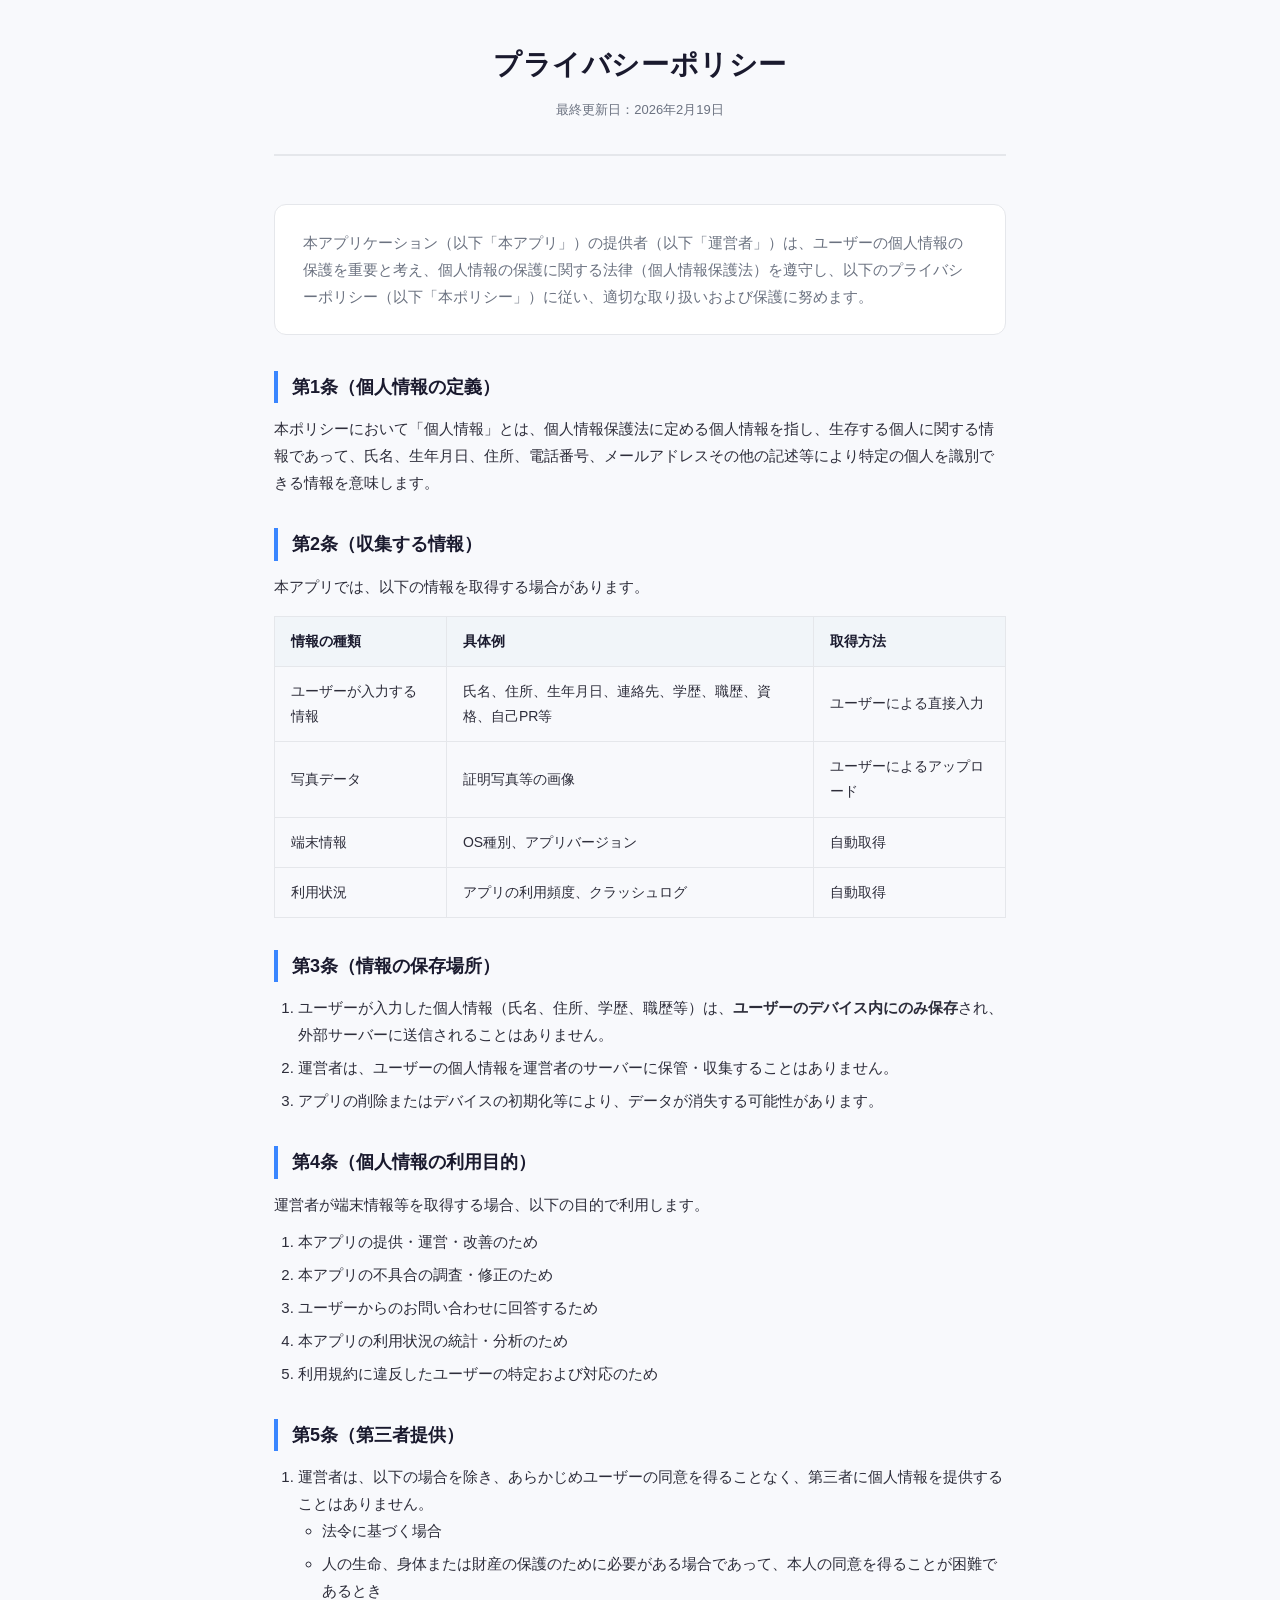
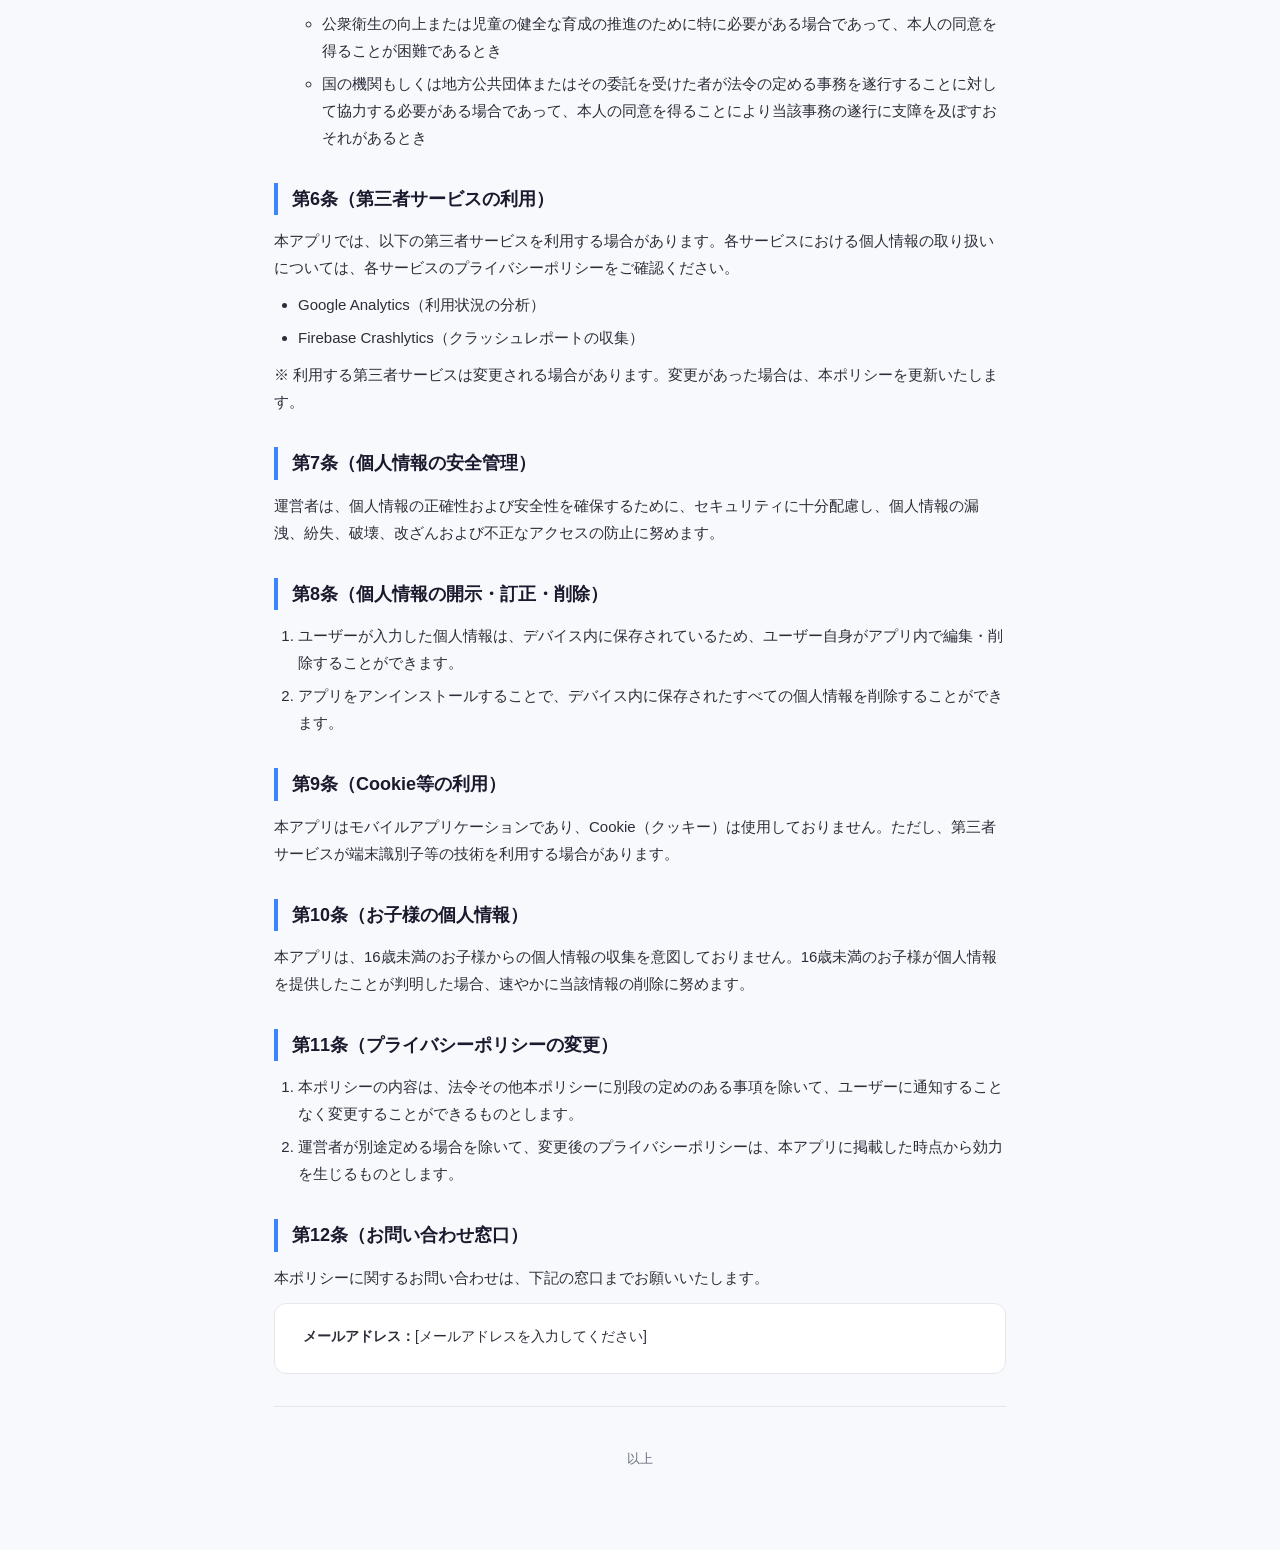
==== privacy-policy/index.html @ d6c2a33e "ファイルパスの変更" ====
<!DOCTYPE html>
<html lang="ja">

<head>
    <meta charset="UTF-8">
    <meta name="viewport" content="width=device-width, initial-scale=1.0">
    <title>プライバシーポリシー</title>
    <style>
        :root {
            --primary: #1a1a2e;
            --accent: #3a86ff;
            --bg: #f8f9fc;
            --card-bg: #ffffff;
            --text: #2d2d3a;
            --text-muted: #6b7280;
            --border: #e5e7eb;
        }

        * {
            margin: 0;
            padding: 0;
            box-sizing: border-box;
        }

        body {
            font-family: -apple-system, BlinkMacSystemFont, 'Hiragino Kaku Gothic ProN', 'Hiragino Sans', Meiryo, sans-serif;
            background-color: var(--bg);
            color: var(--text);
            line-height: 1.8;
            -webkit-font-smoothing: antialiased;
        }

        .container {
            max-width: 780px;
            margin: 0 auto;
            padding: 40px 24px 80px;
        }

        header {
            text-align: center;
            margin-bottom: 48px;
            padding-bottom: 32px;
            border-bottom: 2px solid var(--border);
        }

        header h1 {
            font-size: 28px;
            font-weight: 700;
            color: var(--primary);
            letter-spacing: 0.02em;
        }

        header .updated {
            font-size: 13px;
            color: var(--text-muted);
            margin-top: 8px;
        }

        .intro {
            background: var(--card-bg);
            border: 1px solid var(--border);
            border-radius: 12px;
            padding: 24px 28px;
            margin-bottom: 36px;
            font-size: 15px;
            color: var(--text-muted);
        }

        section {
            margin-bottom: 32px;
        }

        section h2 {
            font-size: 18px;
            font-weight: 700;
            color: var(--primary);
            margin-bottom: 12px;
            padding-left: 14px;
            border-left: 4px solid var(--accent);
        }

        section p,
        section li {
            font-size: 15px;
            color: var(--text);
        }

        section p {
            margin-bottom: 10px;
        }

        section ol,
        section ul {
            padding-left: 24px;
            margin-bottom: 10px;
        }

        section li {
            margin-bottom: 6px;
        }

        table {
            width: 100%;
            border-collapse: collapse;
            margin: 16px 0;
            font-size: 14px;
        }

        table th,
        table td {
            border: 1px solid var(--border);
            padding: 12px 16px;
            text-align: left;
        }

        table th {
            background: #f1f5f9;
            font-weight: 600;
            color: var(--primary);
            white-space: nowrap;
        }

        table td {
            color: var(--text);
        }

        footer {
            text-align: center;
            padding-top: 40px;
            border-top: 1px solid var(--border);
            font-size: 13px;
            color: var(--text-muted);
        }

        .contact-box {
            background: var(--card-bg);
            border: 1px solid var(--border);
            border-radius: 12px;
            padding: 20px 28px;
            margin-top: 12px;
        }

        .contact-box p {
            margin-bottom: 4px;
            font-size: 14px;
        }
    </style>
</head>

<body>
    <div class="container">
        <header>
            <h1>プライバシーポリシー</h1>
            <p class="updated">最終更新日：2026年2月19日</p>
        </header>

        <div class="intro">
            本アプリケーション（以下「本アプリ」）の提供者（以下「運営者」）は、ユーザーの個人情報の保護を重要と考え、個人情報の保護に関する法律（個人情報保護法）を遵守し、以下のプライバシーポリシー（以下「本ポリシー」）に従い、適切な取り扱いおよび保護に努めます。
        </div>

        <section>
            <h2>第1条（個人情報の定義）</h2>
            <p>本ポリシーにおいて「個人情報」とは、個人情報保護法に定める個人情報を指し、生存する個人に関する情報であって、氏名、生年月日、住所、電話番号、メールアドレスその他の記述等により特定の個人を識別できる情報を意味します。
            </p>
        </section>

        <section>
            <h2>第2条（収集する情報）</h2>
            <p>本アプリでは、以下の情報を取得する場合があります。</p>
            <table>
                <thead>
                    <tr>
                        <th>情報の種類</th>
                        <th>具体例</th>
                        <th>取得方法</th>
                    </tr>
                </thead>
                <tbody>
                    <tr>
                        <td>ユーザーが入力する情報</td>
                        <td>氏名、住所、生年月日、連絡先、学歴、職歴、資格、自己PR等</td>
                        <td>ユーザーによる直接入力</td>
                    </tr>
                    <tr>
                        <td>写真データ</td>
                        <td>証明写真等の画像</td>
                        <td>ユーザーによるアップロード</td>
                    </tr>
                    <tr>
                        <td>端末情報</td>
                        <td>OS種別、アプリバージョン</td>
                        <td>自動取得</td>
                    </tr>
                    <tr>
                        <td>利用状況</td>
                        <td>アプリの利用頻度、クラッシュログ</td>
                        <td>自動取得</td>
                    </tr>
                </tbody>
            </table>
        </section>

        <section>
            <h2>第3条（情報の保存場所）</h2>
            <ol>
                <li>ユーザーが入力した個人情報（氏名、住所、学歴、職歴等）は、<strong>ユーザーのデバイス内にのみ保存</strong>され、外部サーバーに送信されることはありません。</li>
                <li>運営者は、ユーザーの個人情報を運営者のサーバーに保管・収集することはありません。</li>
                <li>アプリの削除またはデバイスの初期化等により、データが消失する可能性があります。</li>
            </ol>
        </section>

        <section>
            <h2>第4条（個人情報の利用目的）</h2>
            <p>運営者が端末情報等を取得する場合、以下の目的で利用します。</p>
            <ol>
                <li>本アプリの提供・運営・改善のため</li>
                <li>本アプリの不具合の調査・修正のため</li>
                <li>ユーザーからのお問い合わせに回答するため</li>
                <li>本アプリの利用状況の統計・分析のため</li>
                <li>利用規約に違反したユーザーの特定および対応のため</li>
            </ol>
        </section>

        <section>
            <h2>第5条（第三者提供）</h2>
            <ol>
                <li>運営者は、以下の場合を除き、あらかじめユーザーの同意を得ることなく、第三者に個人情報を提供することはありません。
                    <ul>
                        <li>法令に基づく場合</li>
                        <li>人の生命、身体または財産の保護のために必要がある場合であって、本人の同意を得ることが困難であるとき</li>
                        <li>公衆衛生の向上または児童の健全な育成の推進のために特に必要がある場合であって、本人の同意を得ることが困難であるとき</li>
                        <li>国の機関もしくは地方公共団体またはその委託を受けた者が法令の定める事務を遂行することに対して協力する必要がある場合であって、本人の同意を得ることにより当該事務の遂行に支障を及ぼすおそれがあるとき
                        </li>
                    </ul>
                </li>
            </ol>
        </section>

        <section>
            <h2>第6条（第三者サービスの利用）</h2>
            <p>本アプリでは、以下の第三者サービスを利用する場合があります。各サービスにおける個人情報の取り扱いについては、各サービスのプライバシーポリシーをご確認ください。</p>
            <ul>
                <li>Google Analytics（利用状況の分析）</li>
                <li>Firebase Crashlytics（クラッシュレポートの収集）</li>
            </ul>
            <p>※ 利用する第三者サービスは変更される場合があります。変更があった場合は、本ポリシーを更新いたします。</p>
        </section>

        <section>
            <h2>第7条（個人情報の安全管理）</h2>
            <p>運営者は、個人情報の正確性および安全性を確保するために、セキュリティに十分配慮し、個人情報の漏洩、紛失、破壊、改ざんおよび不正なアクセスの防止に努めます。</p>
        </section>

        <section>
            <h2>第8条（個人情報の開示・訂正・削除）</h2>
            <ol>
                <li>ユーザーが入力した個人情報は、デバイス内に保存されているため、ユーザー自身がアプリ内で編集・削除することができます。</li>
                <li>アプリをアンインストールすることで、デバイス内に保存されたすべての個人情報を削除することができます。</li>
            </ol>
        </section>

        <section>
            <h2>第9条（Cookie等の利用）</h2>
            <p>本アプリはモバイルアプリケーションであり、Cookie（クッキー）は使用しておりません。ただし、第三者サービスが端末識別子等の技術を利用する場合があります。</p>
        </section>

        <section>
            <h2>第10条（お子様の個人情報）</h2>
            <p>本アプリは、16歳未満のお子様からの個人情報の収集を意図しておりません。16歳未満のお子様が個人情報を提供したことが判明した場合、速やかに当該情報の削除に努めます。</p>
        </section>

        <section>
            <h2>第11条（プライバシーポリシーの変更）</h2>
            <ol>
                <li>本ポリシーの内容は、法令その他本ポリシーに別段の定めのある事項を除いて、ユーザーに通知することなく変更することができるものとします。</li>
                <li>運営者が別途定める場合を除いて、変更後のプライバシーポリシーは、本アプリに掲載した時点から効力を生じるものとします。</li>
            </ol>
        </section>

        <section>
            <h2>第12条（お問い合わせ窓口）</h2>
            <p>本ポリシーに関するお問い合わせは、下記の窓口までお願いいたします。</p>
            <div class="contact-box">
                <p><strong>メールアドレス：</strong>[メールアドレスを入力してください]</p>
            </div>
        </section>

        <footer>
            <p>以上</p>
        </footer>
    </div>
</body>

</html>
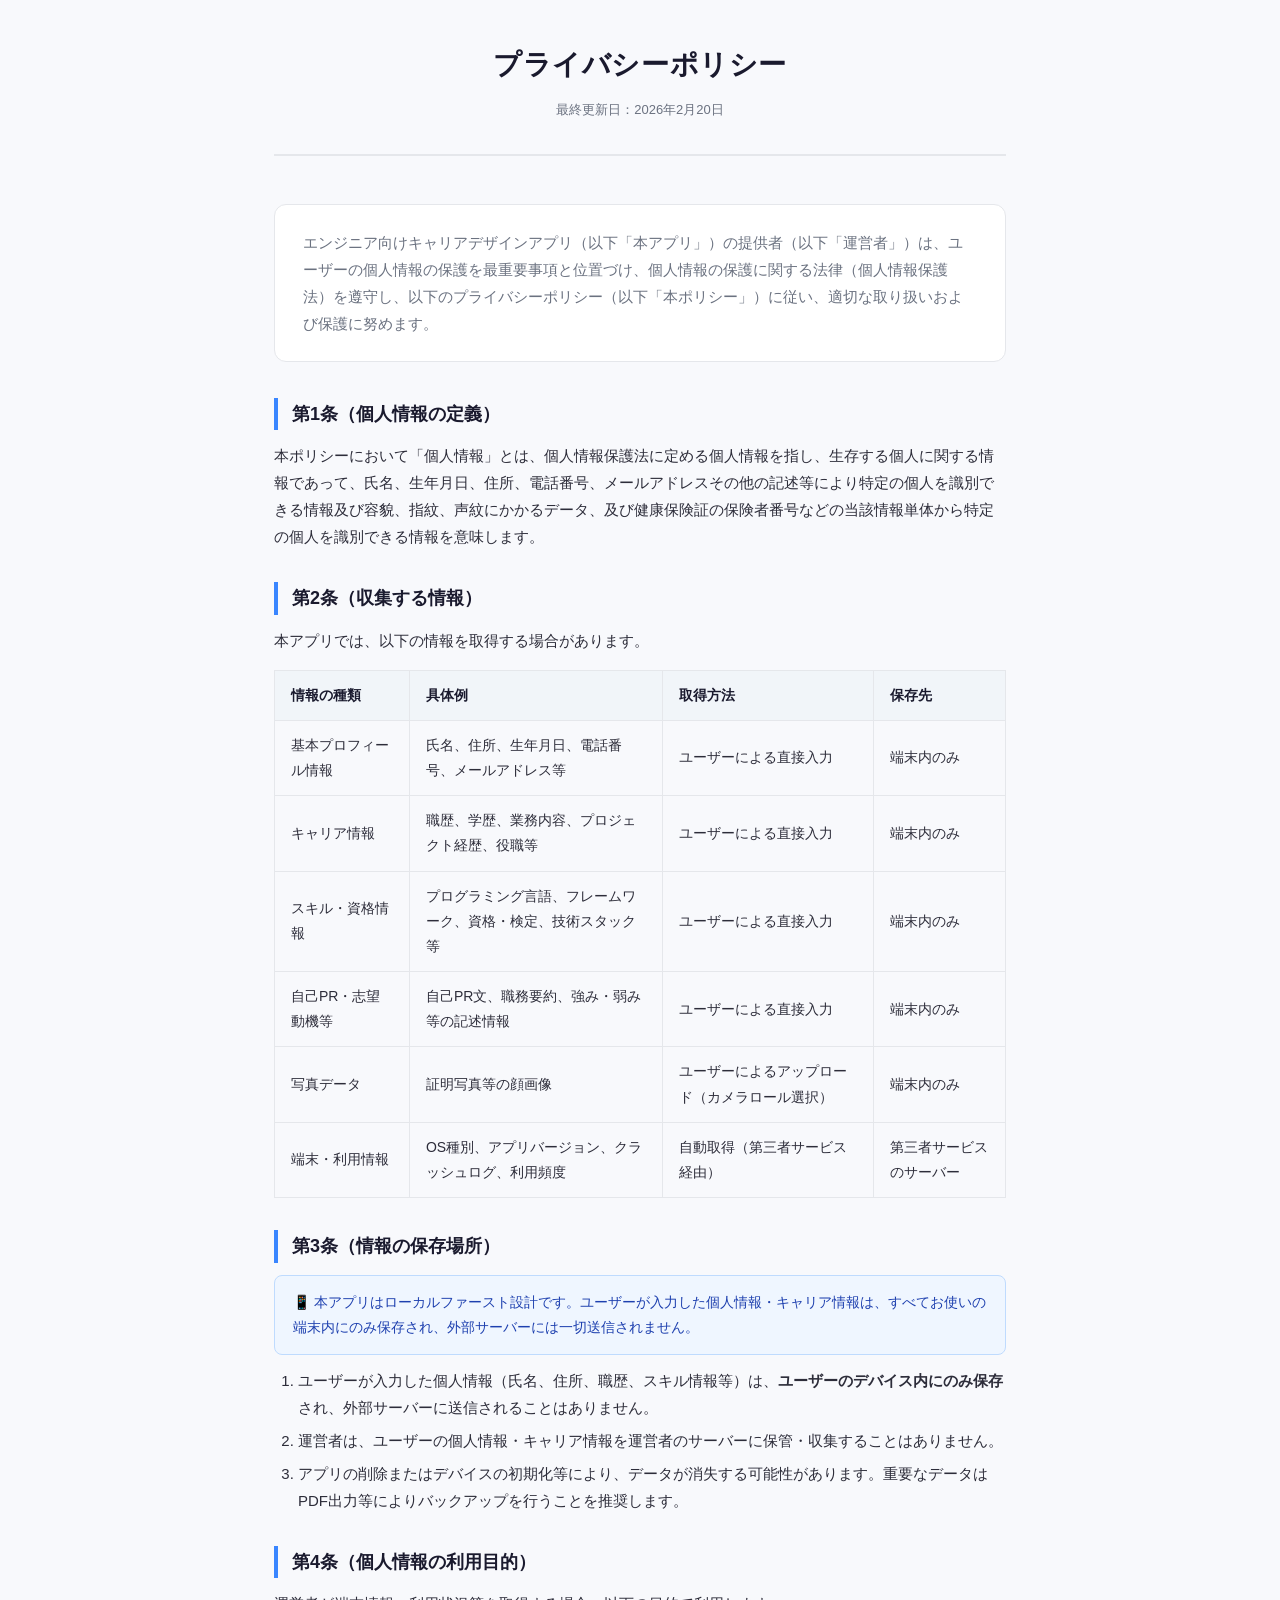
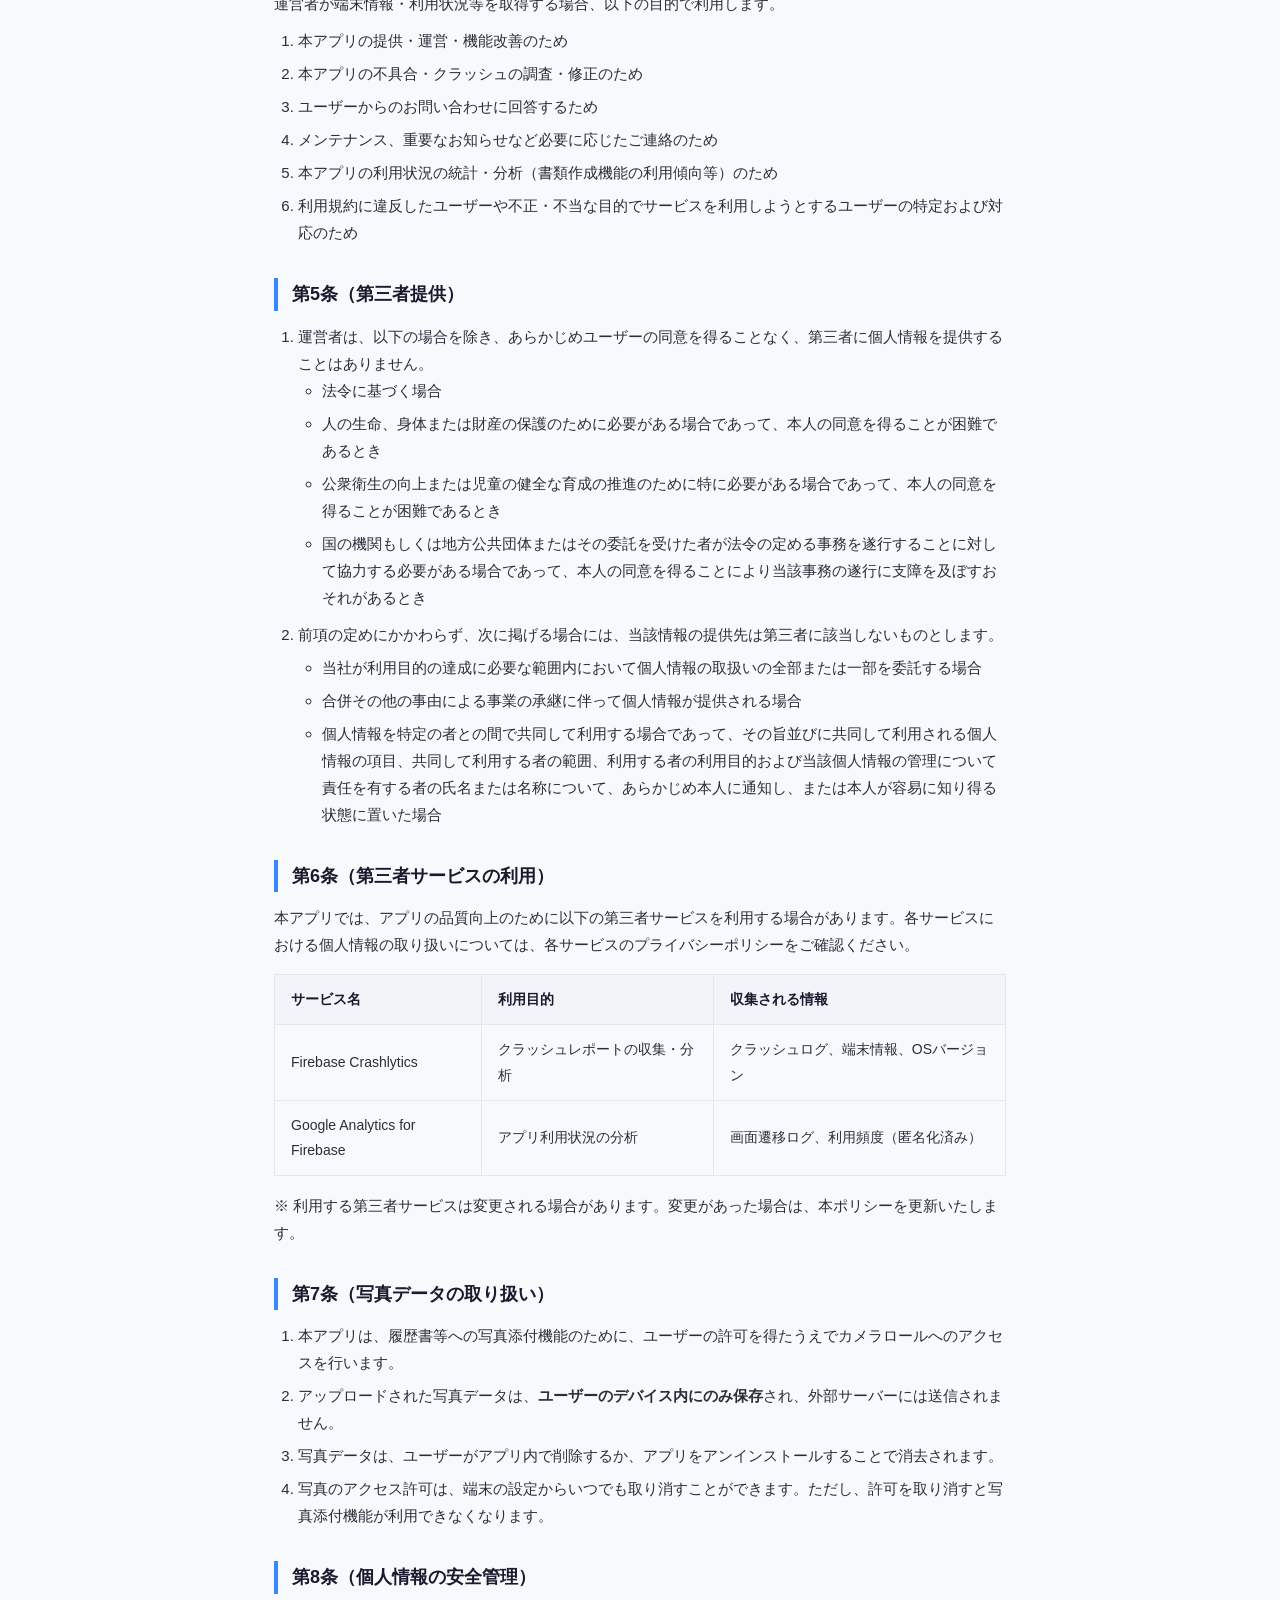
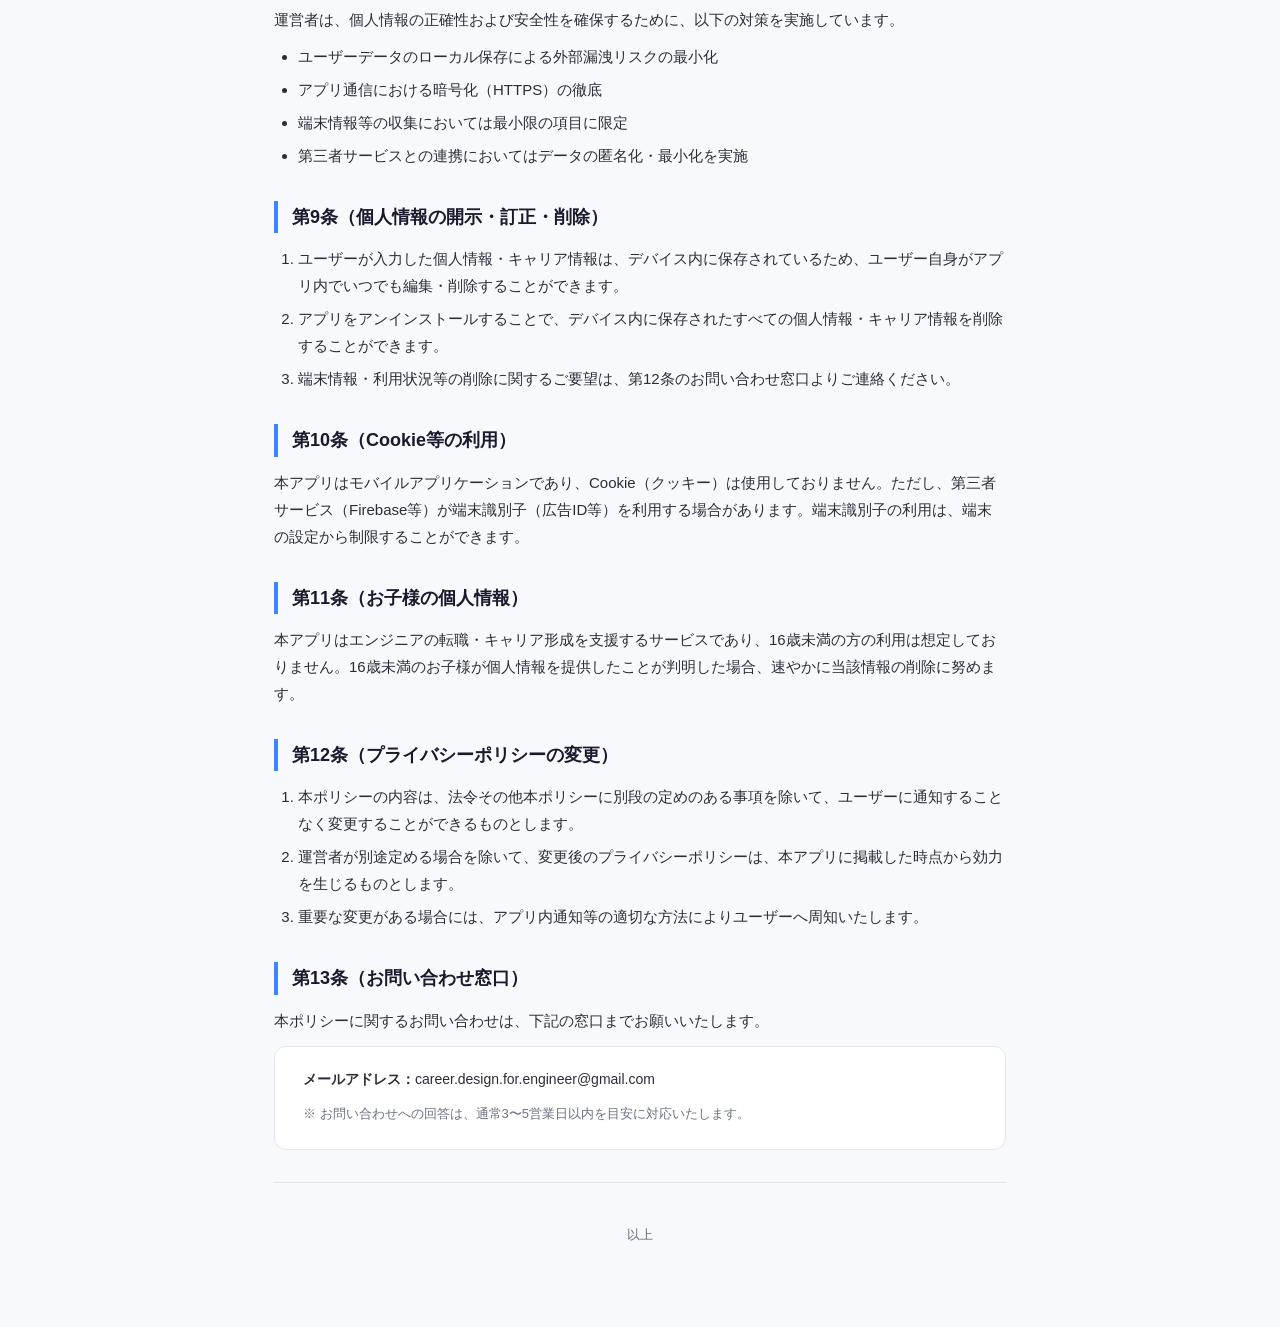
==== commit b2ac67d4: "プライバシーポリシーの修正" ====
--- a/privacy-policy/index.html
+++ b/privacy-policy/index.html
@@ -144,6 +144,16 @@
             margin-bottom: 4px;
             font-size: 14px;
         }
+
+        .highlight-box {
+            background: #eff6ff;
+            border: 1px solid #bfdbfe;
+            border-radius: 8px;
+            padding: 14px 18px;
+            margin: 12px 0;
+            font-size: 14px;
+            color: #1e40af;
+        }
     </style>
 </head>
 
@@ -151,16 +161,16 @@
     <div class="container">
         <header>
             <h1>プライバシーポリシー</h1>
-            <p class="updated">最終更新日：2026年2月19日</p>
+            <p class="updated">最終更新日：2026年2月20日</p>
         </header>
 
         <div class="intro">
-            本アプリケーション（以下「本アプリ」）の提供者（以下「運営者」）は、ユーザーの個人情報の保護を重要と考え、個人情報の保護に関する法律（個人情報保護法）を遵守し、以下のプライバシーポリシー（以下「本ポリシー」）に従い、適切な取り扱いおよび保護に努めます。
+            エンジニア向けキャリアデザインアプリ（以下「本アプリ」）の提供者（以下「運営者」）は、ユーザーの個人情報の保護を最重要事項と位置づけ、個人情報の保護に関する法律（個人情報保護法）を遵守し、以下のプライバシーポリシー（以下「本ポリシー」）に従い、適切な取り扱いおよび保護に努めます。
         </div>
 
         <section>
             <h2>第1条（個人情報の定義）</h2>
-            <p>本ポリシーにおいて「個人情報」とは、個人情報保護法に定める個人情報を指し、生存する個人に関する情報であって、氏名、生年月日、住所、電話番号、メールアドレスその他の記述等により特定の個人を識別できる情報を意味します。
+            <p>本ポリシーにおいて「個人情報」とは、個人情報保護法に定める個人情報を指し、生存する個人に関する情報であって、氏名、生年月日、住所、電話番号、メールアドレスその他の記述等により特定の個人を識別できる情報及び容貌、指紋、声紋にかかるデータ、及び健康保険証の保険者番号などの当該情報単体から特定の個人を識別できる情報を意味します。
             </p>
         </section>
 
@@ -173,28 +183,45 @@
                         <th>情報の種類</th>
                         <th>具体例</th>
                         <th>取得方法</th>
+                        <th>保存先</th>
                     </tr>
                 </thead>
                 <tbody>
                     <tr>
-                        <td>ユーザーが入力する情報</td>
-                        <td>氏名、住所、生年月日、連絡先、学歴、職歴、資格、自己PR等</td>
+                        <td>基本プロフィール情報</td>
+                        <td>氏名、住所、生年月日、電話番号、メールアドレス等</td>
                         <td>ユーザーによる直接入力</td>
+                        <td>端末内のみ</td>
+                    </tr>
+                    <tr>
+                        <td>キャリア情報</td>
+                        <td>職歴、学歴、業務内容、プロジェクト経歴、役職等</td>
+                        <td>ユーザーによる直接入力</td>
+                        <td>端末内のみ</td>
+                    </tr>
+                    <tr>
+                        <td>スキル・資格情報</td>
+                        <td>プログラミング言語、フレームワーク、資格・検定、技術スタック等</td>
+                        <td>ユーザーによる直接入力</td>
+                        <td>端末内のみ</td>
+                    </tr>
+                    <tr>
+                        <td>自己PR・志望動機等</td>
+                        <td>自己PR文、職務要約、強み・弱み等の記述情報</td>
+                        <td>ユーザーによる直接入力</td>
+                        <td>端末内のみ</td>
                     </tr>
                     <tr>
                         <td>写真データ</td>
-                        <td>証明写真等の画像</td>
-                        <td>ユーザーによるアップロード</td>
-                    </tr>
-                    <tr>
-                        <td>端末情報</td>
-                        <td>OS種別、アプリバージョン</td>
-                        <td>自動取得</td>
-                    </tr>
-                    <tr>
-                        <td>利用状況</td>
-                        <td>アプリの利用頻度、クラッシュログ</td>
-                        <td>自動取得</td>
+                        <td>証明写真等の顔画像</td>
+                        <td>ユーザーによるアップロード（カメラロール選択）</td>
+                        <td>端末内のみ</td>
+                    </tr>
+                    <tr>
+                        <td>端末・利用情報</td>
+                        <td>OS種別、アプリバージョン、クラッシュログ、利用頻度</td>
+                        <td>自動取得（第三者サービス経由）</td>
+                        <td>第三者サービスのサーバー</td>
                     </tr>
                 </tbody>
             </table>
@@ -202,22 +229,26 @@
 
         <section>
             <h2>第3条（情報の保存場所）</h2>
-            <ol>
-                <li>ユーザーが入力した個人情報（氏名、住所、学歴、職歴等）は、<strong>ユーザーのデバイス内にのみ保存</strong>され、外部サーバーに送信されることはありません。</li>
-                <li>運営者は、ユーザーの個人情報を運営者のサーバーに保管・収集することはありません。</li>
-                <li>アプリの削除またはデバイスの初期化等により、データが消失する可能性があります。</li>
+            <div class="highlight-box">
+                📱 本アプリはローカルファースト設計です。ユーザーが入力した個人情報・キャリア情報は、すべてお使いの端末内にのみ保存され、外部サーバーには一切送信されません。
+            </div>
+            <ol>
+                <li>ユーザーが入力した個人情報（氏名、住所、職歴、スキル情報等）は、<strong>ユーザーのデバイス内にのみ保存</strong>され、外部サーバーに送信されることはありません。</li>
+                <li>運営者は、ユーザーの個人情報・キャリア情報を運営者のサーバーに保管・収集することはありません。</li>
+                <li>アプリの削除またはデバイスの初期化等により、データが消失する可能性があります。重要なデータはPDF出力等によりバックアップを行うことを推奨します。</li>
             </ol>
         </section>
 
         <section>
             <h2>第4条（個人情報の利用目的）</h2>
-            <p>運営者が端末情報等を取得する場合、以下の目的で利用します。</p>
-            <ol>
-                <li>本アプリの提供・運営・改善のため</li>
-                <li>本アプリの不具合の調査・修正のため</li>
+            <p>運営者が端末情報・利用状況等を取得する場合、以下の目的で利用します。</p>
+            <ol>
+                <li>本アプリの提供・運営・機能改善のため</li>
+                <li>本アプリの不具合・クラッシュの調査・修正のため</li>
                 <li>ユーザーからのお問い合わせに回答するため</li>
-                <li>本アプリの利用状況の統計・分析のため</li>
-                <li>利用規約に違反したユーザーの特定および対応のため</li>
+                <li>メンテナンス、重要なお知らせなど必要に応じたご連絡のため</li>
+                <li>本アプリの利用状況の統計・分析（書類作成機能の利用傾向等）のため</li>
+                <li>利用規約に違反したユーザーや不正・不当な目的でサービスを利用しようとするユーザーの特定および対応のため</li>
             </ol>
         </section>
 
@@ -233,55 +264,99 @@
                         </li>
                     </ul>
                 </li>
+                <li>前項の定めにかかわらず、次に掲げる場合には、当該情報の提供先は第三者に該当しないものとします。</li>
+                <ul>
+                    <li>当社が利用目的の達成に必要な範囲内において個人情報の取扱いの全部または一部を委託する場合</li>
+                    <li>合併その他の事由による事業の承継に伴って個人情報が提供される場合</li>
+                    <li>個人情報を特定の者との間で共同して利用する場合であって、その旨並びに共同して利用される個人情報の項目、共同して利用する者の範囲、利用する者の利用目的および当該個人情報の管理について責任を有する者の氏名または名称について、あらかじめ本人に通知し、または本人が容易に知り得る状態に置いた場合
+                    </li>
+                </ul>
             </ol>
         </section>
 
         <section>
             <h2>第6条（第三者サービスの利用）</h2>
-            <p>本アプリでは、以下の第三者サービスを利用する場合があります。各サービスにおける個人情報の取り扱いについては、各サービスのプライバシーポリシーをご確認ください。</p>
+            <p>本アプリでは、アプリの品質向上のために以下の第三者サービスを利用する場合があります。各サービスにおける個人情報の取り扱いについては、各サービスのプライバシーポリシーをご確認ください。</p>
+            <table>
+                <thead>
+                    <tr>
+                        <th>サービス名</th>
+                        <th>利用目的</th>
+                        <th>収集される情報</th>
+                    </tr>
+                </thead>
+                <tbody>
+                    <tr>
+                        <td>Firebase Crashlytics</td>
+                        <td>クラッシュレポートの収集・分析</td>
+                        <td>クラッシュログ、端末情報、OSバージョン</td>
+                    </tr>
+                    <tr>
+                        <td>Google Analytics for Firebase</td>
+                        <td>アプリ利用状況の分析</td>
+                        <td>画面遷移ログ、利用頻度（匿名化済み）</td>
+                    </tr>
+                </tbody>
+            </table>
+            <p>※ 利用する第三者サービスは変更される場合があります。変更があった場合は、本ポリシーを更新いたします。</p>
+        </section>
+
+        <section>
+            <h2>第7条（写真データの取り扱い）</h2>
+            <ol>
+                <li>本アプリは、履歴書等への写真添付機能のために、ユーザーの許可を得たうえでカメラロールへのアクセスを行います。</li>
+                <li>アップロードされた写真データは、<strong>ユーザーのデバイス内にのみ保存</strong>され、外部サーバーには送信されません。</li>
+                <li>写真データは、ユーザーがアプリ内で削除するか、アプリをアンインストールすることで消去されます。</li>
+                <li>写真のアクセス許可は、端末の設定からいつでも取り消すことができます。ただし、許可を取り消すと写真添付機能が利用できなくなります。</li>
+            </ol>
+        </section>
+
+        <section>
+            <h2>第8条（個人情報の安全管理）</h2>
+            <p>運営者は、個人情報の正確性および安全性を確保するために、以下の対策を実施しています。</p>
             <ul>
-                <li>Google Analytics（利用状況の分析）</li>
-                <li>Firebase Crashlytics（クラッシュレポートの収集）</li>
+                <li>ユーザーデータのローカル保存による外部漏洩リスクの最小化</li>
+                <li>アプリ通信における暗号化（HTTPS）の徹底</li>
+                <li>端末情報等の収集においては最小限の項目に限定</li>
+                <li>第三者サービスとの連携においてはデータの匿名化・最小化を実施</li>
             </ul>
-            <p>※ 利用する第三者サービスは変更される場合があります。変更があった場合は、本ポリシーを更新いたします。</p>
-        </section>
-
-        <section>
-            <h2>第7条（個人情報の安全管理）</h2>
-            <p>運営者は、個人情報の正確性および安全性を確保するために、セキュリティに十分配慮し、個人情報の漏洩、紛失、破壊、改ざんおよび不正なアクセスの防止に努めます。</p>
-        </section>
-
-        <section>
-            <h2>第8条（個人情報の開示・訂正・削除）</h2>
-            <ol>
-                <li>ユーザーが入力した個人情報は、デバイス内に保存されているため、ユーザー自身がアプリ内で編集・削除することができます。</li>
-                <li>アプリをアンインストールすることで、デバイス内に保存されたすべての個人情報を削除することができます。</li>
-            </ol>
-        </section>
-
-        <section>
-            <h2>第9条（Cookie等の利用）</h2>
-            <p>本アプリはモバイルアプリケーションであり、Cookie（クッキー）は使用しておりません。ただし、第三者サービスが端末識別子等の技術を利用する場合があります。</p>
-        </section>
-
-        <section>
-            <h2>第10条（お子様の個人情報）</h2>
-            <p>本アプリは、16歳未満のお子様からの個人情報の収集を意図しておりません。16歳未満のお子様が個人情報を提供したことが判明した場合、速やかに当該情報の削除に努めます。</p>
-        </section>
-
-        <section>
-            <h2>第11条（プライバシーポリシーの変更）</h2>
+        </section>
+
+        <section>
+            <h2>第9条（個人情報の開示・訂正・削除）</h2>
+            <ol>
+                <li>ユーザーが入力した個人情報・キャリア情報は、デバイス内に保存されているため、ユーザー自身がアプリ内でいつでも編集・削除することができます。</li>
+                <li>アプリをアンインストールすることで、デバイス内に保存されたすべての個人情報・キャリア情報を削除することができます。</li>
+                <li>端末情報・利用状況等の削除に関するご要望は、第12条のお問い合わせ窓口よりご連絡ください。</li>
+            </ol>
+        </section>
+
+        <section>
+            <h2>第10条（Cookie等の利用）</h2>
+            <p>本アプリはモバイルアプリケーションであり、Cookie（クッキー）は使用しておりません。ただし、第三者サービス（Firebase等）が端末識別子（広告ID等）を利用する場合があります。端末識別子の利用は、端末の設定から制限することができます。
+            </p>
+        </section>
+
+        <section>
+            <h2>第11条（お子様の個人情報）</h2>
+            <p>本アプリはエンジニアの転職・キャリア形成を支援するサービスであり、16歳未満の方の利用は想定しておりません。16歳未満のお子様が個人情報を提供したことが判明した場合、速やかに当該情報の削除に努めます。</p>
+        </section>
+
+        <section>
+            <h2>第12条（プライバシーポリシーの変更）</h2>
             <ol>
                 <li>本ポリシーの内容は、法令その他本ポリシーに別段の定めのある事項を除いて、ユーザーに通知することなく変更することができるものとします。</li>
                 <li>運営者が別途定める場合を除いて、変更後のプライバシーポリシーは、本アプリに掲載した時点から効力を生じるものとします。</li>
-            </ol>
-        </section>
-
-        <section>
-            <h2>第12条（お問い合わせ窓口）</h2>
+                <li>重要な変更がある場合には、アプリ内通知等の適切な方法によりユーザーへ周知いたします。</li>
+            </ol>
+        </section>
+
+        <section>
+            <h2>第13条（お問い合わせ窓口）</h2>
             <p>本ポリシーに関するお問い合わせは、下記の窓口までお願いいたします。</p>
             <div class="contact-box">
-                <p><strong>メールアドレス：</strong>[メールアドレスを入力してください]</p>
+                <p><strong>メールアドレス：</strong>career.design.for.engineer@gmail.com</p>
+                <p style="margin-top: 10px; font-size: 13px; color: #6b7280;">※ お問い合わせへの回答は、通常3〜5営業日以内を目安に対応いたします。</p>
             </div>
         </section>
 
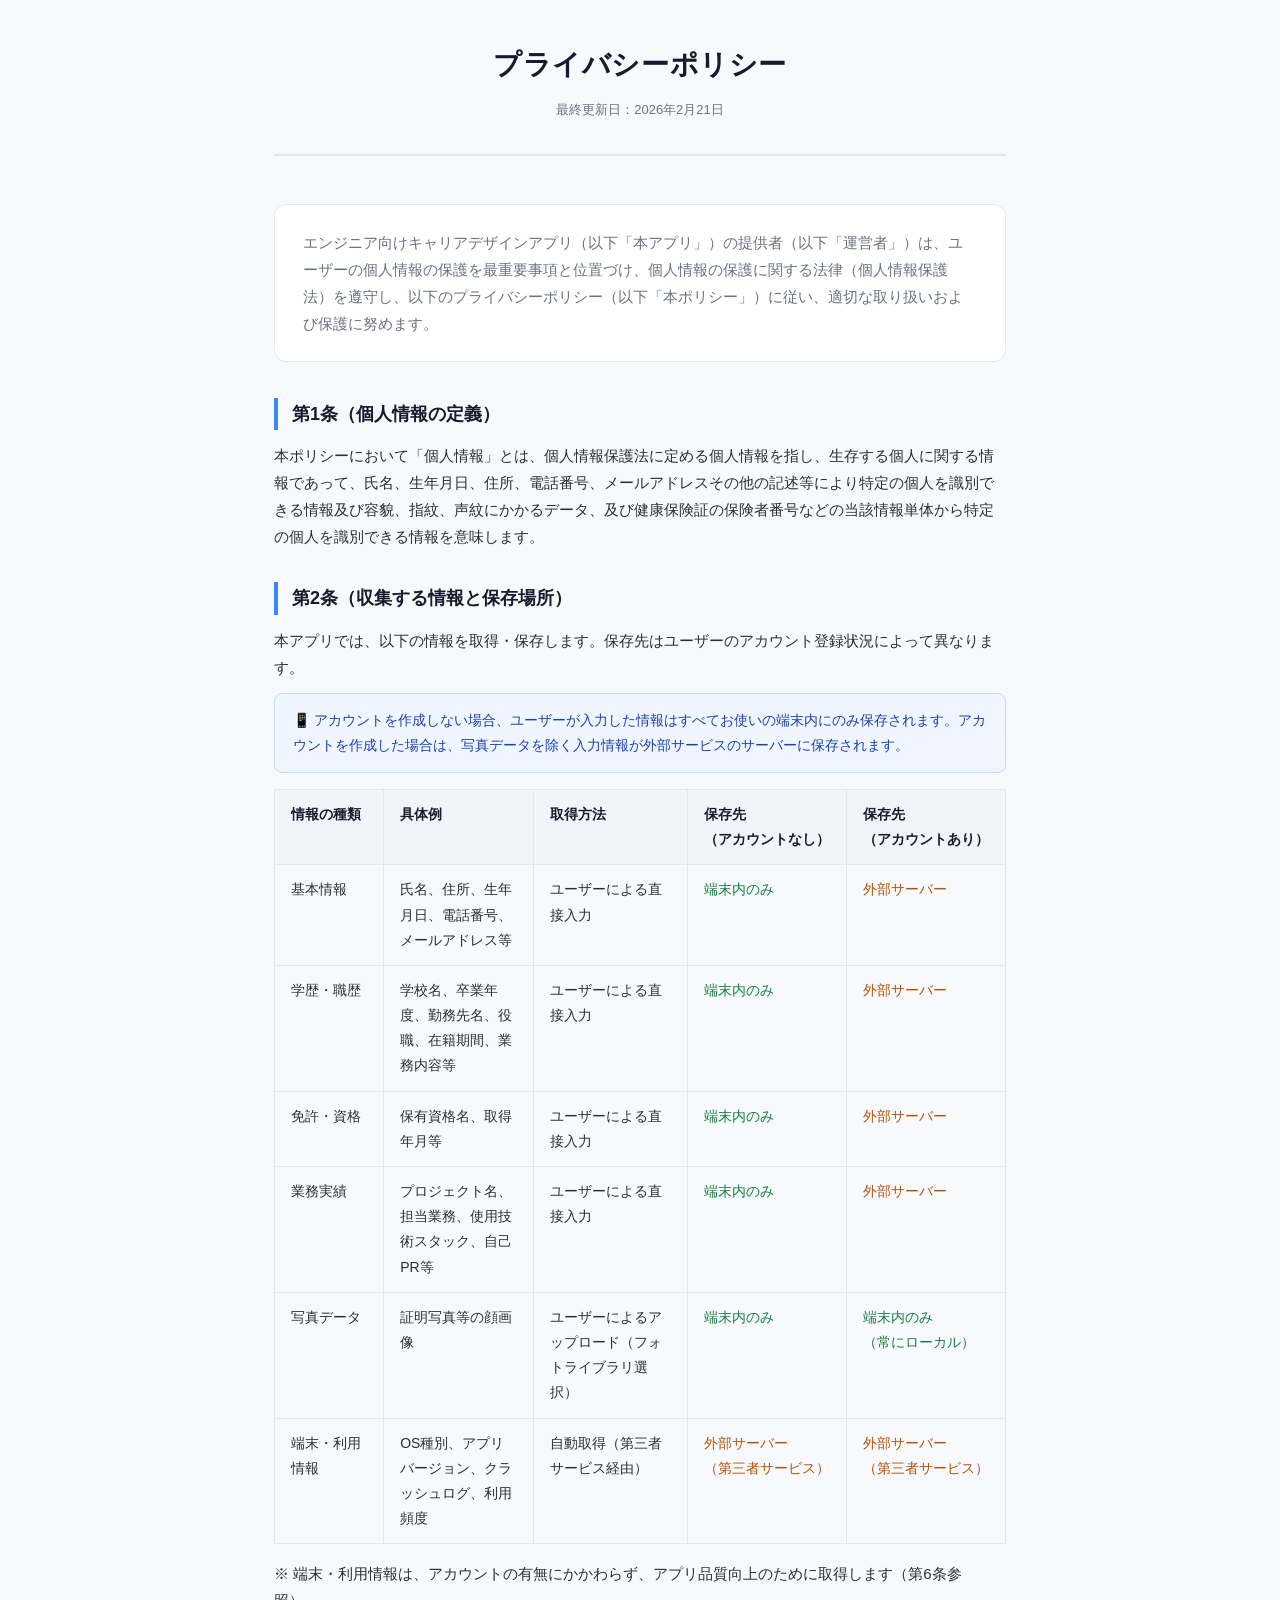
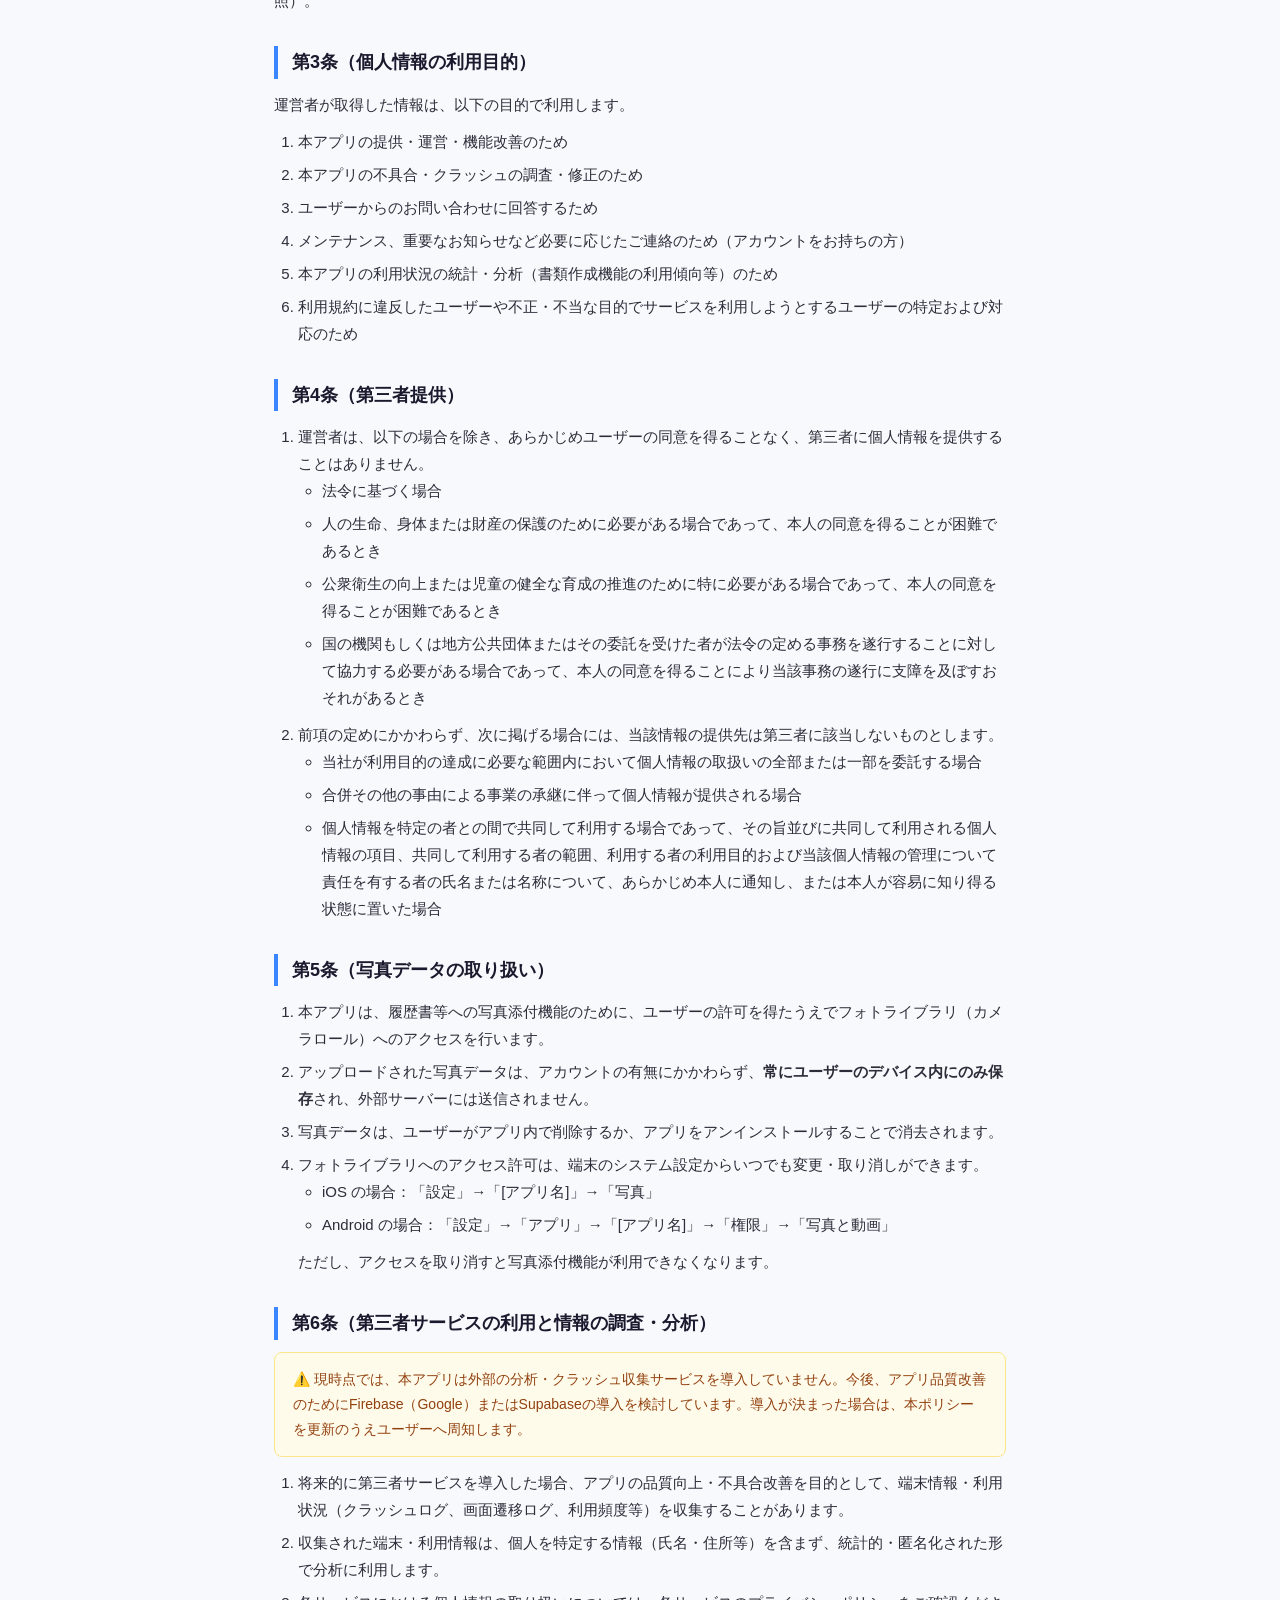
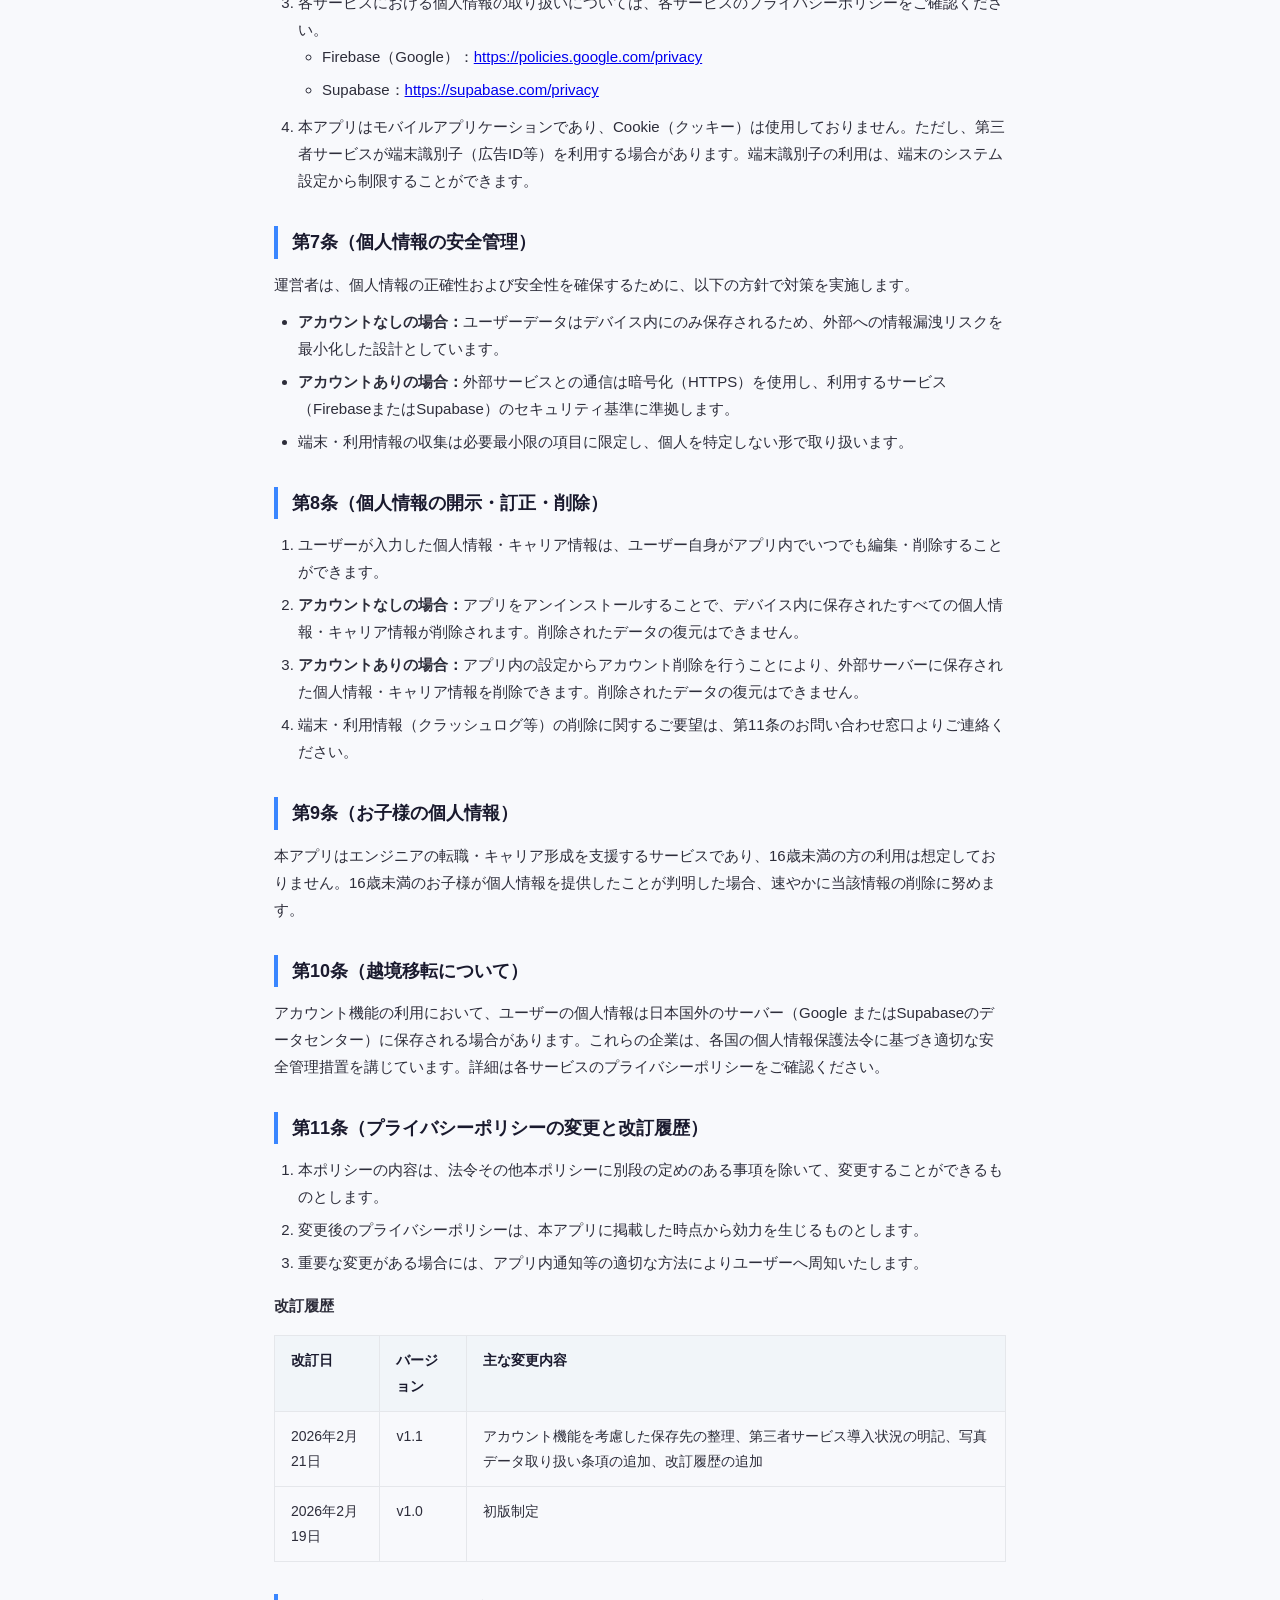
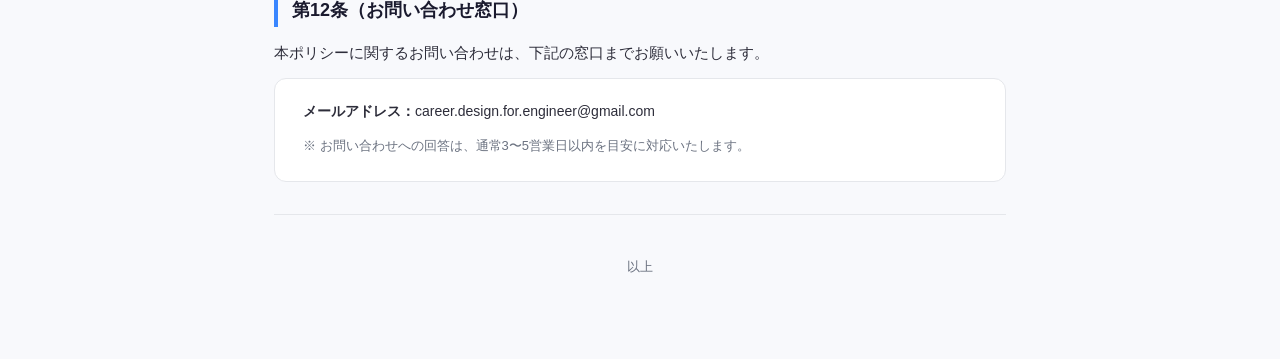
==== commit 1eaf8182: "書類の変更 ・プライバシーポリシーの変更 ・利用規約の変更" ====
--- a/privacy-policy/index.html
+++ b/privacy-policy/index.html
@@ -111,6 +111,7 @@
             border: 1px solid var(--border);
             padding: 12px 16px;
             text-align: left;
+            vertical-align: top;
         }
 
         table th {
@@ -122,6 +123,16 @@
 
         table td {
             color: var(--text);
+        }
+
+        table td.local {
+            color: #15803d;
+            font-weight: 500;
+        }
+
+        table td.server {
+            color: #b45309;
+            font-weight: 500;
         }
 
         footer {
@@ -154,6 +165,20 @@
             font-size: 14px;
             color: #1e40af;
         }
+
+        .note-box {
+            background: #fffbeb;
+            border: 1px solid #fde68a;
+            border-radius: 8px;
+            padding: 14px 18px;
+            margin: 12px 0;
+            font-size: 14px;
+            color: #92400e;
+        }
+
+        .revision-table th {
+            white-space: normal;
+        }
     </style>
 </head>
 
@@ -161,99 +186,102 @@
     <div class="container">
         <header>
             <h1>プライバシーポリシー</h1>
-            <p class="updated">最終更新日：2026年2月20日</p>
+            <p class="updated">最終更新日：2026年2月21日</p>
         </header>
 
         <div class="intro">
             エンジニア向けキャリアデザインアプリ（以下「本アプリ」）の提供者（以下「運営者」）は、ユーザーの個人情報の保護を最重要事項と位置づけ、個人情報の保護に関する法律（個人情報保護法）を遵守し、以下のプライバシーポリシー（以下「本ポリシー」）に従い、適切な取り扱いおよび保護に努めます。
         </div>
 
+        <!-- 第1条 -->
         <section>
             <h2>第1条（個人情報の定義）</h2>
             <p>本ポリシーにおいて「個人情報」とは、個人情報保護法に定める個人情報を指し、生存する個人に関する情報であって、氏名、生年月日、住所、電話番号、メールアドレスその他の記述等により特定の個人を識別できる情報及び容貌、指紋、声紋にかかるデータ、及び健康保険証の保険者番号などの当該情報単体から特定の個人を識別できる情報を意味します。
             </p>
         </section>
 
-        <section>
-            <h2>第2条（収集する情報）</h2>
-            <p>本アプリでは、以下の情報を取得する場合があります。</p>
+        <!-- 第2条 -->
+        <section>
+            <h2>第2条（収集する情報と保存場所）</h2>
+            <p>本アプリでは、以下の情報を取得・保存します。保存先はユーザーのアカウント登録状況によって異なります。</p>
+            <div class="highlight-box">
+                📱 アカウントを作成しない場合、ユーザーが入力した情報はすべてお使いの端末内にのみ保存されます。アカウントを作成した場合は、写真データを除く入力情報が外部サービスのサーバーに保存されます。
+            </div>
             <table>
                 <thead>
                     <tr>
                         <th>情報の種類</th>
                         <th>具体例</th>
                         <th>取得方法</th>
-                        <th>保存先</th>
+                        <th>保存先<br>（アカウントなし）</th>
+                        <th>保存先<br>（アカウントあり）</th>
                     </tr>
                 </thead>
                 <tbody>
                     <tr>
-                        <td>基本プロフィール情報</td>
+                        <td>基本情報</td>
                         <td>氏名、住所、生年月日、電話番号、メールアドレス等</td>
                         <td>ユーザーによる直接入力</td>
-                        <td>端末内のみ</td>
-                    </tr>
-                    <tr>
-                        <td>キャリア情報</td>
-                        <td>職歴、学歴、業務内容、プロジェクト経歴、役職等</td>
+                        <td class="local">端末内のみ</td>
+                        <td class="server">外部サーバー</td>
+                    </tr>
+                    <tr>
+                        <td>学歴・職歴</td>
+                        <td>学校名、卒業年度、勤務先名、役職、在籍期間、業務内容等</td>
                         <td>ユーザーによる直接入力</td>
-                        <td>端末内のみ</td>
-                    </tr>
-                    <tr>
-                        <td>スキル・資格情報</td>
-                        <td>プログラミング言語、フレームワーク、資格・検定、技術スタック等</td>
+                        <td class="local">端末内のみ</td>
+                        <td class="server">外部サーバー</td>
+                    </tr>
+                    <tr>
+                        <td>免許・資格</td>
+                        <td>保有資格名、取得年月等</td>
                         <td>ユーザーによる直接入力</td>
-                        <td>端末内のみ</td>
-                    </tr>
-                    <tr>
-                        <td>自己PR・志望動機等</td>
-                        <td>自己PR文、職務要約、強み・弱み等の記述情報</td>
+                        <td class="local">端末内のみ</td>
+                        <td class="server">外部サーバー</td>
+                    </tr>
+                    <tr>
+                        <td>業務実績</td>
+                        <td>プロジェクト名、担当業務、使用技術スタック、自己PR等</td>
                         <td>ユーザーによる直接入力</td>
-                        <td>端末内のみ</td>
+                        <td class="local">端末内のみ</td>
+                        <td class="server">外部サーバー</td>
                     </tr>
                     <tr>
                         <td>写真データ</td>
                         <td>証明写真等の顔画像</td>
-                        <td>ユーザーによるアップロード（カメラロール選択）</td>
-                        <td>端末内のみ</td>
+                        <td>ユーザーによるアップロード（フォトライブラリ選択）</td>
+                        <td class="local">端末内のみ</td>
+                        <td class="local">端末内のみ<br>（常にローカル）</td>
                     </tr>
                     <tr>
                         <td>端末・利用情報</td>
                         <td>OS種別、アプリバージョン、クラッシュログ、利用頻度</td>
                         <td>自動取得（第三者サービス経由）</td>
-                        <td>第三者サービスのサーバー</td>
+                        <td class="server">外部サーバー<br>（第三者サービス）</td>
+                        <td class="server">外部サーバー<br>（第三者サービス）</td>
                     </tr>
                 </tbody>
             </table>
-        </section>
-
-        <section>
-            <h2>第3条（情報の保存場所）</h2>
-            <div class="highlight-box">
-                📱 本アプリはローカルファースト設計です。ユーザーが入力した個人情報・キャリア情報は、すべてお使いの端末内にのみ保存され、外部サーバーには一切送信されません。
-            </div>
-            <ol>
-                <li>ユーザーが入力した個人情報（氏名、住所、職歴、スキル情報等）は、<strong>ユーザーのデバイス内にのみ保存</strong>され、外部サーバーに送信されることはありません。</li>
-                <li>運営者は、ユーザーの個人情報・キャリア情報を運営者のサーバーに保管・収集することはありません。</li>
-                <li>アプリの削除またはデバイスの初期化等により、データが消失する可能性があります。重要なデータはPDF出力等によりバックアップを行うことを推奨します。</li>
-            </ol>
-        </section>
-
-        <section>
-            <h2>第4条（個人情報の利用目的）</h2>
-            <p>運営者が端末情報・利用状況等を取得する場合、以下の目的で利用します。</p>
+            <p>※ 端末・利用情報は、アカウントの有無にかかわらず、アプリ品質向上のために取得します（第6条参照）。</p>
+        </section>
+
+        <!-- 第3条 -->
+        <section>
+            <h2>第3条（個人情報の利用目的）</h2>
+            <p>運営者が取得した情報は、以下の目的で利用します。</p>
             <ol>
                 <li>本アプリの提供・運営・機能改善のため</li>
                 <li>本アプリの不具合・クラッシュの調査・修正のため</li>
                 <li>ユーザーからのお問い合わせに回答するため</li>
-                <li>メンテナンス、重要なお知らせなど必要に応じたご連絡のため</li>
+                <li>メンテナンス、重要なお知らせなど必要に応じたご連絡のため（アカウントをお持ちの方）</li>
                 <li>本アプリの利用状況の統計・分析（書類作成機能の利用傾向等）のため</li>
                 <li>利用規約に違反したユーザーや不正・不当な目的でサービスを利用しようとするユーザーの特定および対応のため</li>
             </ol>
         </section>
 
-        <section>
-            <h2>第5条（第三者提供）</h2>
+        <!-- 第4条 -->
+        <section>
+            <h2>第4条（第三者提供）</h2>
             <ol>
                 <li>運営者は、以下の場合を除き、あらかじめユーザーの同意を得ることなく、第三者に個人情報を提供することはありません。
                     <ul>
@@ -264,95 +292,131 @@
                         </li>
                     </ul>
                 </li>
-                <li>前項の定めにかかわらず、次に掲げる場合には、当該情報の提供先は第三者に該当しないものとします。</li>
-                <ul>
-                    <li>当社が利用目的の達成に必要な範囲内において個人情報の取扱いの全部または一部を委託する場合</li>
-                    <li>合併その他の事由による事業の承継に伴って個人情報が提供される場合</li>
-                    <li>個人情報を特定の者との間で共同して利用する場合であって、その旨並びに共同して利用される個人情報の項目、共同して利用する者の範囲、利用する者の利用目的および当該個人情報の管理について責任を有する者の氏名または名称について、あらかじめ本人に通知し、または本人が容易に知り得る状態に置いた場合
-                    </li>
-                </ul>
-            </ol>
-        </section>
-
-        <section>
-            <h2>第6条（第三者サービスの利用）</h2>
-            <p>本アプリでは、アプリの品質向上のために以下の第三者サービスを利用する場合があります。各サービスにおける個人情報の取り扱いについては、各サービスのプライバシーポリシーをご確認ください。</p>
-            <table>
+                <li>前項の定めにかかわらず、次に掲げる場合には、当該情報の提供先は第三者に該当しないものとします。
+                    <ul>
+                        <li>当社が利用目的の達成に必要な範囲内において個人情報の取扱いの全部または一部を委託する場合</li>
+                        <li>合併その他の事由による事業の承継に伴って個人情報が提供される場合</li>
+                        <li>個人情報を特定の者との間で共同して利用する場合であって、その旨並びに共同して利用される個人情報の項目、共同して利用する者の範囲、利用する者の利用目的および当該個人情報の管理について責任を有する者の氏名または名称について、あらかじめ本人に通知し、または本人が容易に知り得る状態に置いた場合
+                        </li>
+                    </ul>
+                </li>
+            </ol>
+        </section>
+
+        <!-- 第5条 -->
+        <section>
+            <h2>第5条（写真データの取り扱い）</h2>
+            <ol>
+                <li>本アプリは、履歴書等への写真添付機能のために、ユーザーの許可を得たうえでフォトライブラリ（カメラロール）へのアクセスを行います。</li>
+                <li>アップロードされた写真データは、アカウントの有無にかかわらず、<strong>常にユーザーのデバイス内にのみ保存</strong>され、外部サーバーには送信されません。</li>
+                <li>写真データは、ユーザーがアプリ内で削除するか、アプリをアンインストールすることで消去されます。</li>
+                <li>フォトライブラリへのアクセス許可は、端末のシステム設定からいつでも変更・取り消しができます。
+                    <ul>
+                        <li>iOS の場合：「設定」→「[アプリ名]」→「写真」</li>
+                        <li>Android の場合：「設定」→「アプリ」→「[アプリ名]」→「権限」→「写真と動画」</li>
+                    </ul>
+                    ただし、アクセスを取り消すと写真添付機能が利用できなくなります。
+                </li>
+            </ol>
+        </section>
+
+        <!-- 第6条 -->
+        <section>
+            <h2>第6条（第三者サービスの利用と情報の調査・分析）</h2>
+            <div class="note-box">
+                ⚠️
+                現時点では、本アプリは外部の分析・クラッシュ収集サービスを導入していません。今後、アプリ品質改善のためにFirebase（Google）またはSupabaseの導入を検討しています。導入が決まった場合は、本ポリシーを更新のうえユーザーへ周知します。
+            </div>
+            <ol>
+                <li>将来的に第三者サービスを導入した場合、アプリの品質向上・不具合改善を目的として、端末情報・利用状況（クラッシュログ、画面遷移ログ、利用頻度等）を収集することがあります。</li>
+                <li>収集された端末・利用情報は、個人を特定する情報（氏名・住所等）を含まず、統計的・匿名化された形で分析に利用します。</li>
+                <li>各サービスにおける個人情報の取り扱いについては、各サービスのプライバシーポリシーをご確認ください。
+                    <ul>
+                        <li>Firebase（Google）：<a href="https://policies.google.com/privacy" target="_blank"
+                                rel="noopener">https://policies.google.com/privacy</a></li>
+                        <li>Supabase：<a href="https://supabase.com/privacy" target="_blank"
+                                rel="noopener">https://supabase.com/privacy</a></li>
+                    </ul>
+                </li>
+                <li>本アプリはモバイルアプリケーションであり、Cookie（クッキー）は使用しておりません。ただし、第三者サービスが端末識別子（広告ID等）を利用する場合があります。端末識別子の利用は、端末のシステム設定から制限することができます。
+                </li>
+            </ol>
+        </section>
+
+        <!-- 第7条 -->
+        <section>
+            <h2>第7条（個人情報の安全管理）</h2>
+            <p>運営者は、個人情報の正確性および安全性を確保するために、以下の方針で対策を実施します。</p>
+            <ul>
+                <li><strong>アカウントなしの場合：</strong>ユーザーデータはデバイス内にのみ保存されるため、外部への情報漏洩リスクを最小化した設計としています。</li>
+                <li><strong>アカウントありの場合：</strong>外部サービスとの通信は暗号化（HTTPS）を使用し、利用するサービス（FirebaseまたはSupabase）のセキュリティ基準に準拠します。
+                </li>
+                <li>端末・利用情報の収集は必要最小限の項目に限定し、個人を特定しない形で取り扱います。</li>
+            </ul>
+        </section>
+
+        <!-- 第8条 -->
+        <section>
+            <h2>第8条（個人情報の開示・訂正・削除）</h2>
+            <ol>
+                <li>ユーザーが入力した個人情報・キャリア情報は、ユーザー自身がアプリ内でいつでも編集・削除することができます。</li>
+                <li><strong>アカウントなしの場合：</strong>アプリをアンインストールすることで、デバイス内に保存されたすべての個人情報・キャリア情報が削除されます。削除されたデータの復元はできません。
+                </li>
+                <li><strong>アカウントありの場合：</strong>アプリ内の設定からアカウント削除を行うことにより、外部サーバーに保存された個人情報・キャリア情報を削除できます。削除されたデータの復元はできません。
+                </li>
+                <li>端末・利用情報（クラッシュログ等）の削除に関するご要望は、第11条のお問い合わせ窓口よりご連絡ください。</li>
+            </ol>
+        </section>
+
+        <!-- 第9条 -->
+        <section>
+            <h2>第9条（お子様の個人情報）</h2>
+            <p>本アプリはエンジニアの転職・キャリア形成を支援するサービスであり、16歳未満の方の利用は想定しておりません。16歳未満のお子様が個人情報を提供したことが判明した場合、速やかに当該情報の削除に努めます。</p>
+        </section>
+
+        <!-- 第10条 -->
+        <section>
+            <h2>第10条（越境移転について）</h2>
+            <p>アカウント機能の利用において、ユーザーの個人情報は日本国外のサーバー（Google
+                またはSupabaseのデータセンター）に保存される場合があります。これらの企業は、各国の個人情報保護法令に基づき適切な安全管理措置を講じています。詳細は各サービスのプライバシーポリシーをご確認ください。
+            </p>
+        </section>
+
+        <!-- 第11条 -->
+        <section>
+            <h2>第11条（プライバシーポリシーの変更と改訂履歴）</h2>
+            <ol>
+                <li>本ポリシーの内容は、法令その他本ポリシーに別段の定めのある事項を除いて、変更することができるものとします。</li>
+                <li>変更後のプライバシーポリシーは、本アプリに掲載した時点から効力を生じるものとします。</li>
+                <li>重要な変更がある場合には、アプリ内通知等の適切な方法によりユーザーへ周知いたします。</li>
+            </ol>
+            <p style="margin-top: 16px; font-weight: 600;">改訂履歴</p>
+            <table class="revision-table">
                 <thead>
                     <tr>
-                        <th>サービス名</th>
-                        <th>利用目的</th>
-                        <th>収集される情報</th>
+                        <th>改訂日</th>
+                        <th>バージョン</th>
+                        <th>主な変更内容</th>
                     </tr>
                 </thead>
                 <tbody>
                     <tr>
-                        <td>Firebase Crashlytics</td>
-                        <td>クラッシュレポートの収集・分析</td>
-                        <td>クラッシュログ、端末情報、OSバージョン</td>
-                    </tr>
-                    <tr>
-                        <td>Google Analytics for Firebase</td>
-                        <td>アプリ利用状況の分析</td>
-                        <td>画面遷移ログ、利用頻度（匿名化済み）</td>
+                        <td>2026年2月21日</td>
+                        <td>v1.1</td>
+                        <td>アカウント機能を考慮した保存先の整理、第三者サービス導入状況の明記、写真データ取り扱い条項の追加、改訂履歴の追加</td>
+                    </tr>
+                    <tr>
+                        <td>2026年2月19日</td>
+                        <td>v1.0</td>
+                        <td>初版制定</td>
                     </tr>
                 </tbody>
             </table>
-            <p>※ 利用する第三者サービスは変更される場合があります。変更があった場合は、本ポリシーを更新いたします。</p>
-        </section>
-
-        <section>
-            <h2>第7条（写真データの取り扱い）</h2>
-            <ol>
-                <li>本アプリは、履歴書等への写真添付機能のために、ユーザーの許可を得たうえでカメラロールへのアクセスを行います。</li>
-                <li>アップロードされた写真データは、<strong>ユーザーのデバイス内にのみ保存</strong>され、外部サーバーには送信されません。</li>
-                <li>写真データは、ユーザーがアプリ内で削除するか、アプリをアンインストールすることで消去されます。</li>
-                <li>写真のアクセス許可は、端末の設定からいつでも取り消すことができます。ただし、許可を取り消すと写真添付機能が利用できなくなります。</li>
-            </ol>
-        </section>
-
-        <section>
-            <h2>第8条（個人情報の安全管理）</h2>
-            <p>運営者は、個人情報の正確性および安全性を確保するために、以下の対策を実施しています。</p>
-            <ul>
-                <li>ユーザーデータのローカル保存による外部漏洩リスクの最小化</li>
-                <li>アプリ通信における暗号化（HTTPS）の徹底</li>
-                <li>端末情報等の収集においては最小限の項目に限定</li>
-                <li>第三者サービスとの連携においてはデータの匿名化・最小化を実施</li>
-            </ul>
-        </section>
-
-        <section>
-            <h2>第9条（個人情報の開示・訂正・削除）</h2>
-            <ol>
-                <li>ユーザーが入力した個人情報・キャリア情報は、デバイス内に保存されているため、ユーザー自身がアプリ内でいつでも編集・削除することができます。</li>
-                <li>アプリをアンインストールすることで、デバイス内に保存されたすべての個人情報・キャリア情報を削除することができます。</li>
-                <li>端末情報・利用状況等の削除に関するご要望は、第12条のお問い合わせ窓口よりご連絡ください。</li>
-            </ol>
-        </section>
-
-        <section>
-            <h2>第10条（Cookie等の利用）</h2>
-            <p>本アプリはモバイルアプリケーションであり、Cookie（クッキー）は使用しておりません。ただし、第三者サービス（Firebase等）が端末識別子（広告ID等）を利用する場合があります。端末識別子の利用は、端末の設定から制限することができます。
-            </p>
-        </section>
-
-        <section>
-            <h2>第11条（お子様の個人情報）</h2>
-            <p>本アプリはエンジニアの転職・キャリア形成を支援するサービスであり、16歳未満の方の利用は想定しておりません。16歳未満のお子様が個人情報を提供したことが判明した場合、速やかに当該情報の削除に努めます。</p>
-        </section>
-
-        <section>
-            <h2>第12条（プライバシーポリシーの変更）</h2>
-            <ol>
-                <li>本ポリシーの内容は、法令その他本ポリシーに別段の定めのある事項を除いて、ユーザーに通知することなく変更することができるものとします。</li>
-                <li>運営者が別途定める場合を除いて、変更後のプライバシーポリシーは、本アプリに掲載した時点から効力を生じるものとします。</li>
-                <li>重要な変更がある場合には、アプリ内通知等の適切な方法によりユーザーへ周知いたします。</li>
-            </ol>
-        </section>
-
-        <section>
-            <h2>第13条（お問い合わせ窓口）</h2>
+        </section>
+
+        <!-- 第12条 -->
+        <section>
+            <h2>第12条（お問い合わせ窓口）</h2>
             <p>本ポリシーに関するお問い合わせは、下記の窓口までお願いいたします。</p>
             <div class="contact-box">
                 <p><strong>メールアドレス：</strong>career.design.for.engineer@gmail.com</p>
